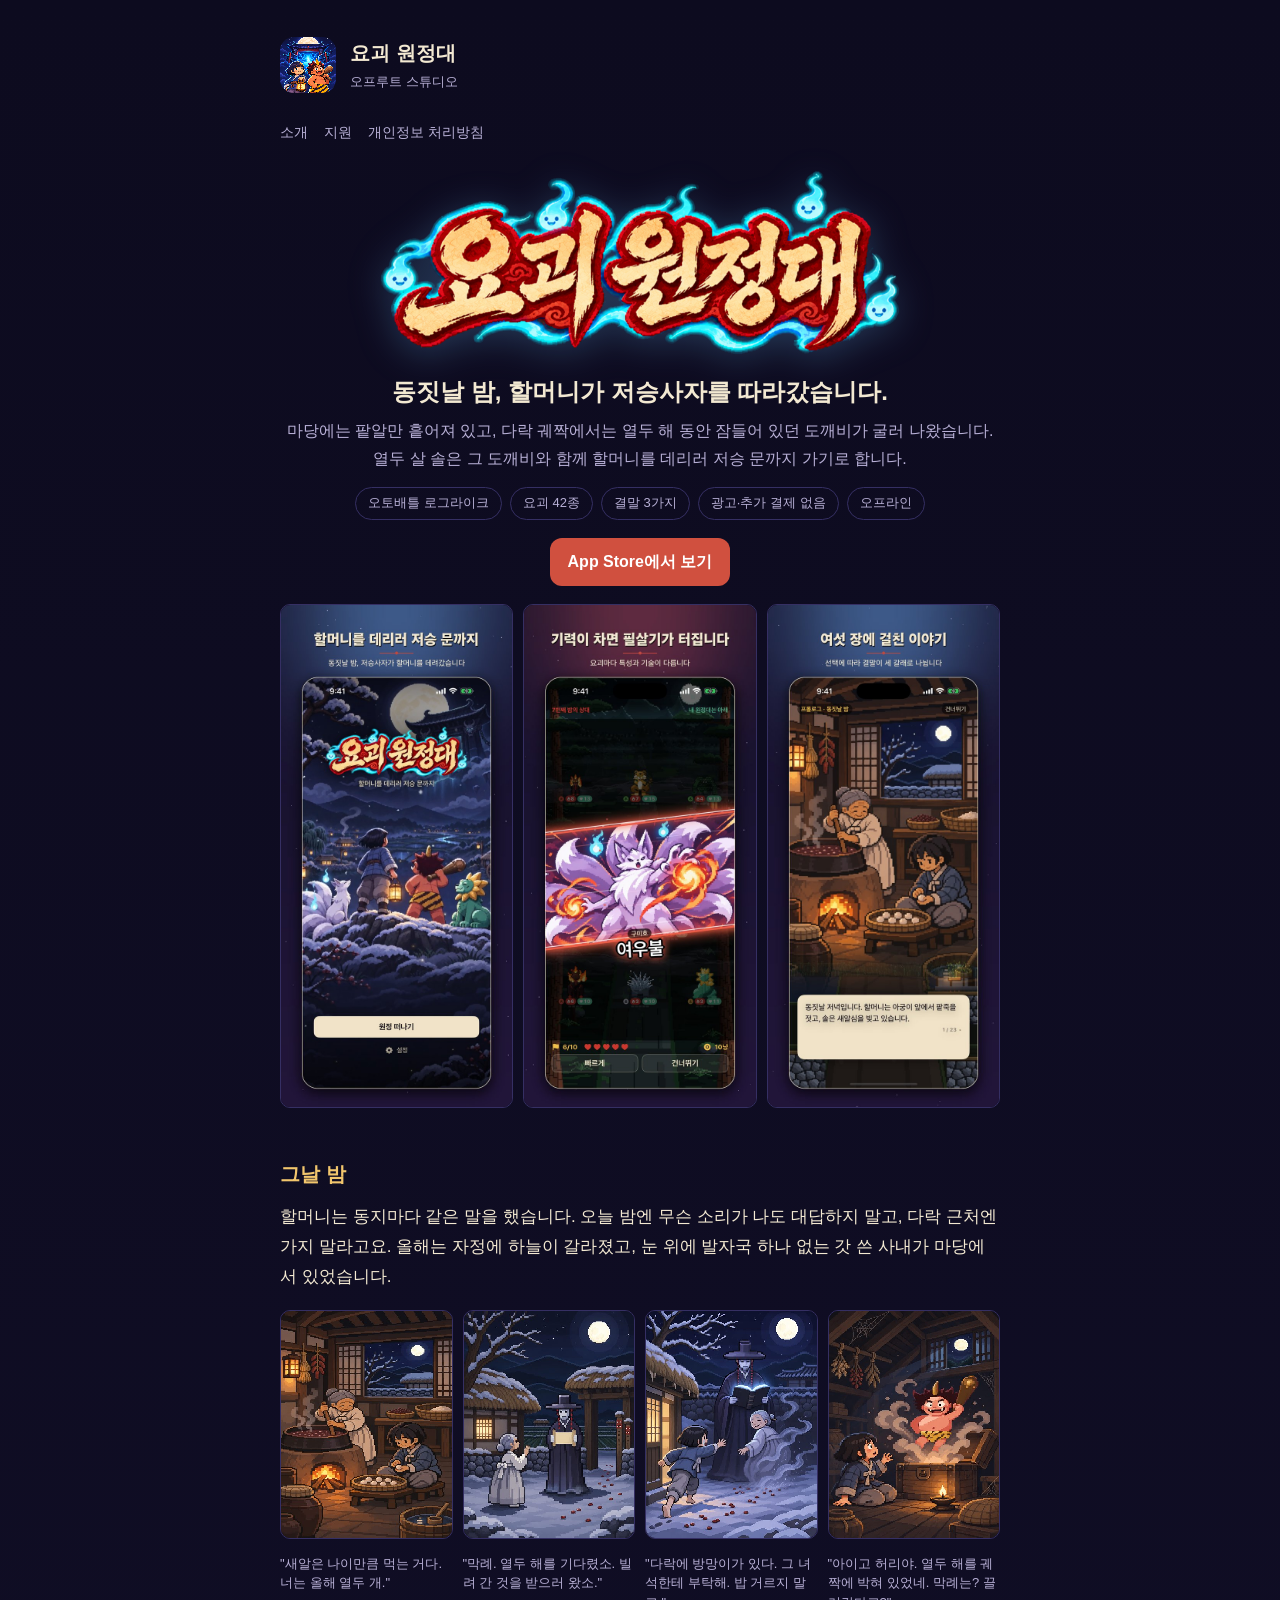
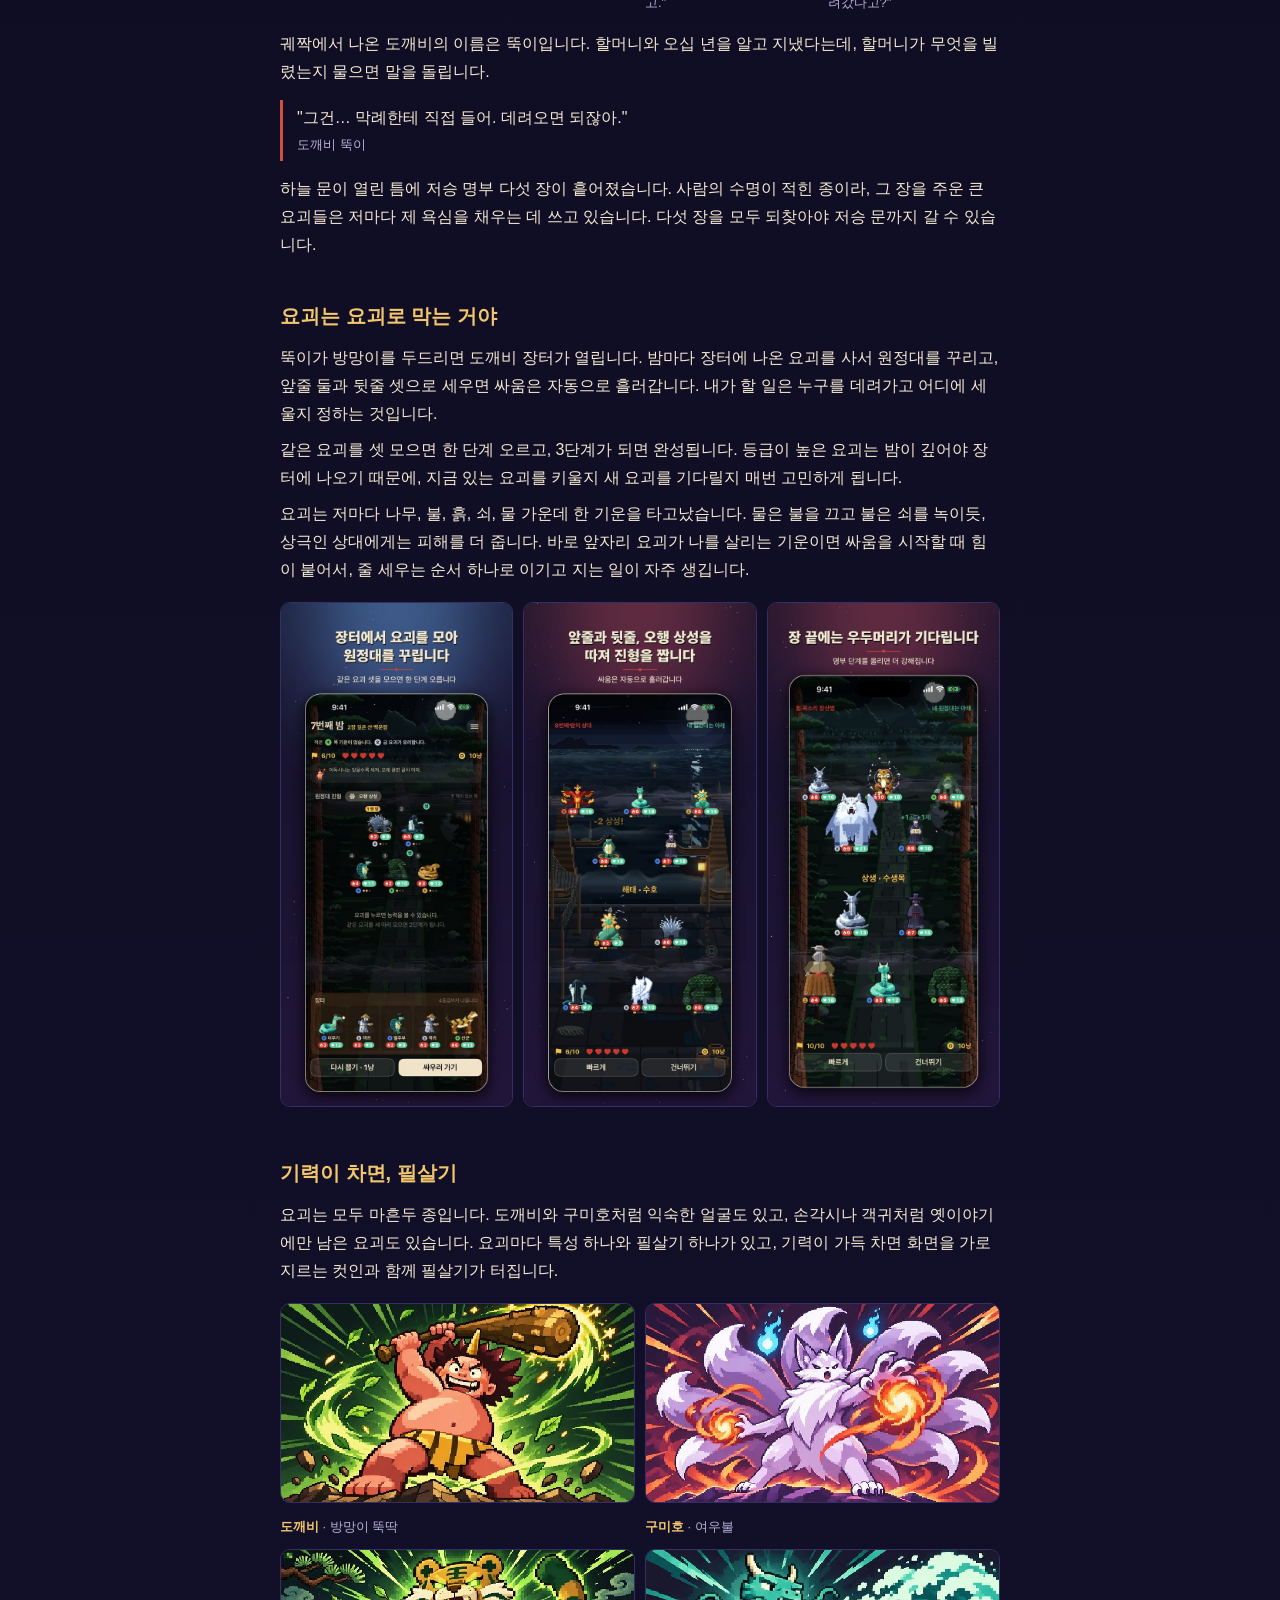
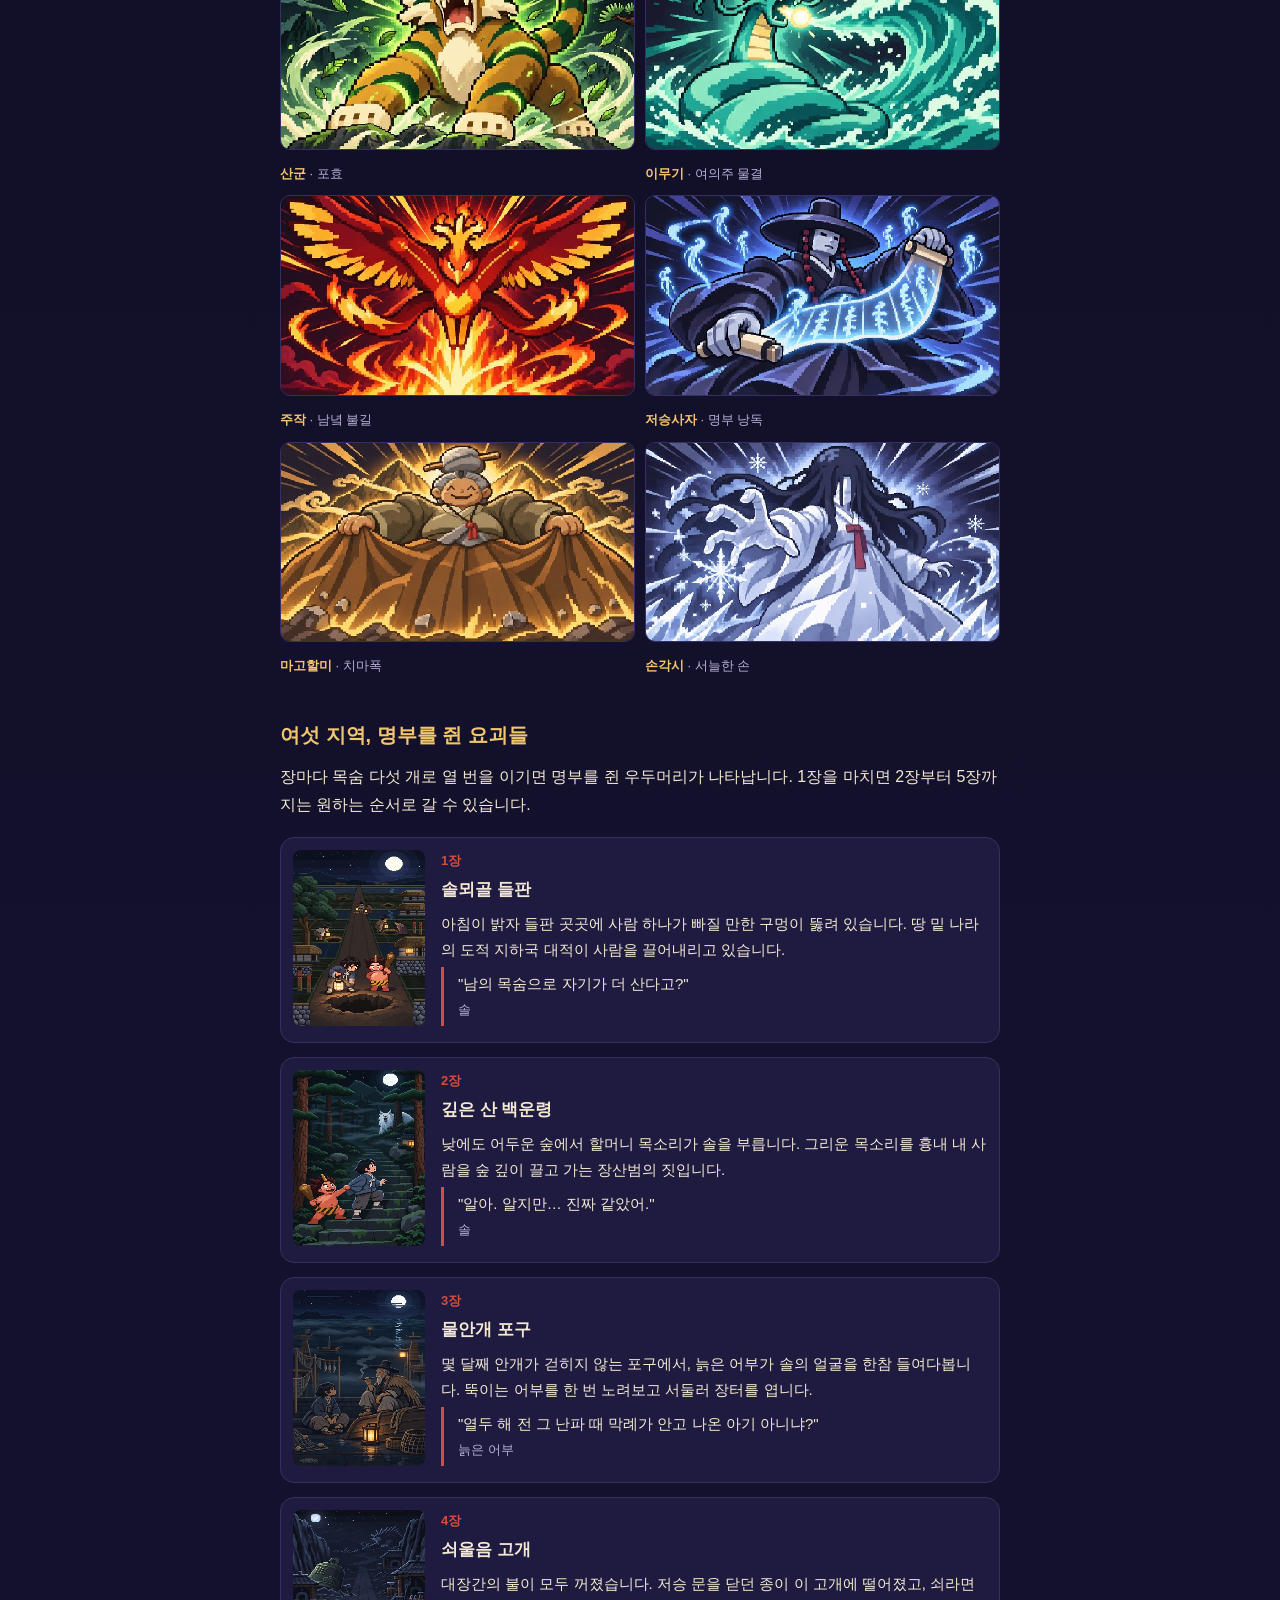
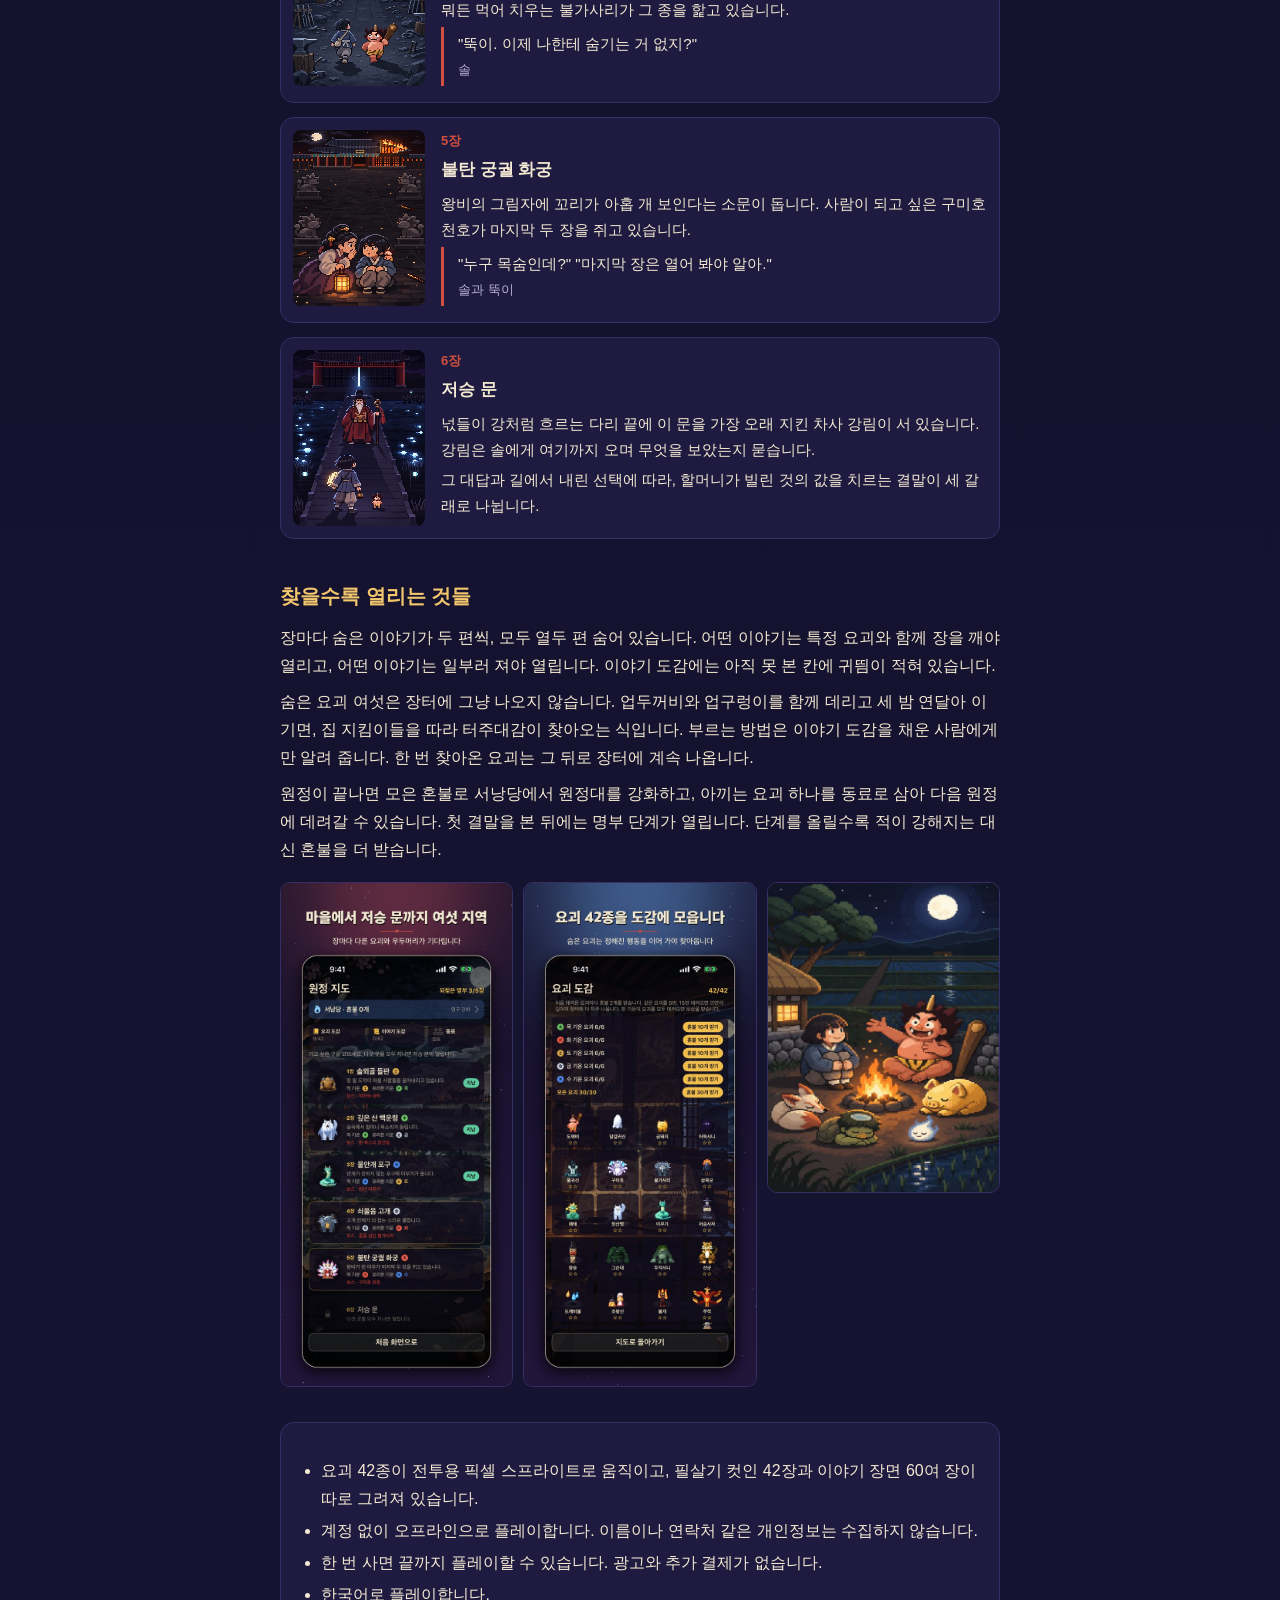
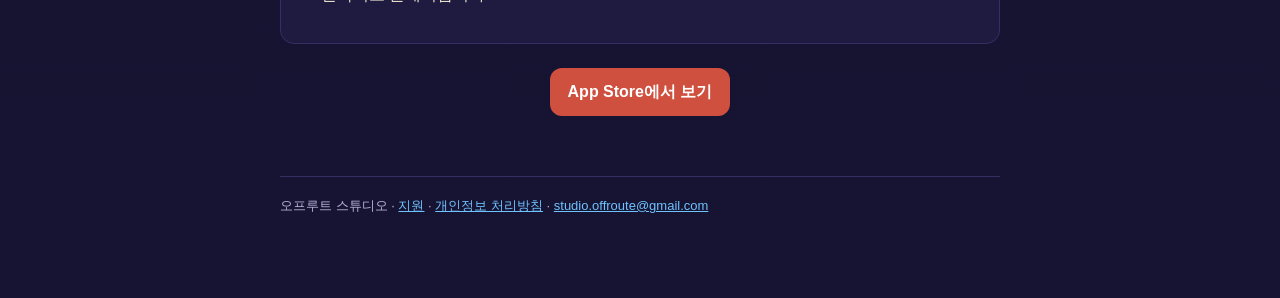
==== index.html @ 3e6a0d24 "요괴 원정대 공식 페이지 갱신" ====
<!doctype html>
<html lang="ko"><head><meta charset="utf-8"><meta name="viewport" content="width=device-width,initial-scale=1">
<title>요괴 원정대</title>
<meta name="description" content="동짓날 밤, 저승사자가 할머니를 데려갔습니다. 열두 살 솔과 도깨비 뚝이가 한국 요괴들로 원정대를 꾸려 저승 문까지 쫓아가는 오토배틀 로그라이크. 광고 없음, 추가 결제 없음, 오프라인.">
<meta property="og:title" content="요괴 원정대"><meta property="og:description" content="동짓날 밤, 저승사자가 할머니를 데려갔습니다. 장터에서 요괴를 모아 원정대를 꾸리고, 여섯 지역을 지나 저승 문까지 쫓아가세요."><meta property="og:image" content="https://huride.github.io/yokai-site/img/og.jpg"><meta property="og:url" content="https://huride.github.io/yokai-site/"><meta property="og:type" content="website"><meta property="og:locale" content="ko_KR"><meta name="twitter:card" content="summary_large_image"><meta name="twitter:image" content="https://huride.github.io/yokai-site/img/og.jpg">
<link rel="icon" href="img/icon.png"><link rel="stylesheet" href="style.css"></head>
<body><div class="wrap">
<header><img src="img/icon.png" alt=""><div><div class="t">요괴 원정대</div><div class="s">오프루트 스튜디오</div></div></header>
<nav><a href="index.html">소개</a><a href="support.html">지원</a><a href="privacy.html">개인정보 처리방침</a></nav>

<div class="hero">
<img class="logo" src="img/logo.png" alt="요괴 원정대">
<h1>동짓날 밤, 할머니가 저승사자를 따라갔습니다.</h1>
<p class="sub">마당에는 팥알만 흩어져 있고, 다락 궤짝에서는 열두 해 동안 잠들어 있던 도깨비가 굴러 나왔습니다. 열두 살 솔은 그 도깨비와 함께 할머니를 데리러 저승 문까지 가기로 합니다.</p>
<p class="badges"><span>오토배틀 로그라이크</span><span>요괴 42종</span><span>결말 3가지</span><span>광고·추가 결제 없음</span><span>오프라인</span></p>
<p><a class="btn" href="https://apps.apple.com/kr/app/id6830938682">App Store에서 보기</a></p>
</div>
<div class="shots three">
<a href="img/shot-01.jpg" target="_blank"><img src="img/shot-01.jpg" alt="할머니를 데리러 저승 문까지" loading="lazy"></a><a href="img/shot-02.jpg" target="_blank"><img src="img/shot-02.jpg" alt="기력이 차면 필살기가 터집니다" loading="lazy"></a><a href="img/shot-05.jpg" target="_blank"><img src="img/shot-05.jpg" alt="여섯 장에 걸친 이야기" loading="lazy"></a>
</div>

<h2 id="night">그날 밤</h2>
<p class="lead">할머니는 동지마다 같은 말을 했습니다. 오늘 밤엔 무슨 소리가 나도 대답하지 말고, 다락 근처엔 가지 말라고요. 올해는 자정에 하늘이 갈라졌고, 눈 위에 발자국 하나 없는 갓 쓴 사내가 마당에 서 있었습니다.</p>
<div class="scenes">
<figure><img src="img/sc-p_kitchen.jpg" alt="" loading="lazy"><figcaption>"새알은 나이만큼 먹는 거다. 너는 올해 열두 개."</figcaption></figure>
<figure><img src="img/sc-p_reaper.jpg" alt="" loading="lazy"><figcaption>"막례. 열두 해를 기다렸소. 빌려 간 것을 받으러 왔소."</figcaption></figure>
<figure><img src="img/sc-p_vanish.jpg" alt="" loading="lazy"><figcaption>"다락에 방망이가 있다. 그 녀석한테 부탁해. 밥 거르지 말고."</figcaption></figure>
<figure><img src="img/sc-p_attic.jpg" alt="" loading="lazy"><figcaption>"아이고 허리야. 열두 해를 궤짝에 박혀 있었네. 막례는? 끌려갔다고?"</figcaption></figure>
</div>
<p>궤짝에서 나온 도깨비의 이름은 뚝이입니다. 할머니와 오십 년을 알고 지냈다는데, 할머니가 무엇을 빌렸는지 물으면 말을 돌립니다.</p>
<p class="quote">"그건… 막례한테 직접 들어. 데려오면 되잖아."<small>도깨비 뚝이</small></p>
<p>하늘 문이 열린 틈에 저승 명부 다섯 장이 흩어졌습니다. 사람의 수명이 적힌 종이라, 그 장을 주운 큰 요괴들은 저마다 제 욕심을 채우는 데 쓰고 있습니다. 다섯 장을 모두 되찾아야 저승 문까지 갈 수 있습니다.</p>

<h2 id="play">요괴는 요괴로 막는 거야</h2>
<p>뚝이가 방망이를 두드리면 도깨비 장터가 열립니다. 밤마다 장터에 나온 요괴를 사서 원정대를 꾸리고, 앞줄 둘과 뒷줄 셋으로 세우면 싸움은 자동으로 흘러갑니다. 내가 할 일은 누구를 데려가고 어디에 세울지 정하는 것입니다.</p>
<p>같은 요괴를 셋 모으면 한 단계 오르고, 3단계가 되면 완성됩니다. 등급이 높은 요괴는 밤이 깊어야 장터에 나오기 때문에, 지금 있는 요괴를 키울지 새 요괴를 기다릴지 매번 고민하게 됩니다.</p>
<p>요괴는 저마다 나무, 불, 흙, 쇠, 물 가운데 한 기운을 타고났습니다. 물은 불을 끄고 불은 쇠를 녹이듯, 상극인 상대에게는 피해를 더 줍니다. 바로 앞자리 요괴가 나를 살리는 기운이면 싸움을 시작할 때 힘이 붙어서, 줄 세우는 순서 하나로 이기고 지는 일이 자주 생깁니다.</p>
<div class="shots three">
<a href="img/shot-03.jpg" target="_blank"><img src="img/shot-03.jpg" alt="장터에서 요괴를 모아 원정대를 꾸립니다" loading="lazy"></a><a href="img/shot-04.jpg" target="_blank"><img src="img/shot-04.jpg" alt="앞줄과 뒷줄, 오행 상성을 따져 진형을 짭니다" loading="lazy"></a><a href="img/shot-07.jpg" target="_blank"><img src="img/shot-07.jpg" alt="장 끝에는 우두머리가 기다립니다" loading="lazy"></a>
</div>

<h2 id="skills">기력이 차면, 필살기</h2>
<p>요괴는 모두 마흔두 종입니다. 도깨비와 구미호처럼 익숙한 얼굴도 있고, 손각시나 객귀처럼 옛이야기에만 남은 요괴도 있습니다. 요괴마다 특성 하나와 필살기 하나가 있고, 기력이 가득 차면 화면을 가로지르는 컷인과 함께 필살기가 터집니다.</p>
<div class="cutins">
<figure><img src="img/ci-dokkaebi.jpg" alt="" loading="lazy"><figcaption><b>도깨비</b> · 방망이 뚝딱</figcaption></figure>
<figure><img src="img/ci-gumiho.jpg" alt="" loading="lazy"><figcaption><b>구미호</b> · 여우불</figcaption></figure>
<figure><img src="img/ci-sangun.jpg" alt="" loading="lazy"><figcaption><b>산군</b> · 포효</figcaption></figure>
<figure><img src="img/ci-imugi.jpg" alt="" loading="lazy"><figcaption><b>이무기</b> · 여의주 물결</figcaption></figure>
<figure><img src="img/ci-jujak.jpg" alt="" loading="lazy"><figcaption><b>주작</b> · 남녘 불길</figcaption></figure>
<figure><img src="img/ci-jeoseung.jpg" alt="" loading="lazy"><figcaption><b>저승사자</b> · 명부 낭독</figcaption></figure>
<figure><img src="img/ci-mago.jpg" alt="" loading="lazy"><figcaption><b>마고할미</b> · 치마폭</figcaption></figure>
<figure><img src="img/ci-songaksi.jpg" alt="" loading="lazy"><figcaption><b>손각시</b> · 서늘한 손</figcaption></figure>
</div>

<h2 id="regions">여섯 지역, 명부를 쥔 요괴들</h2>
<p>장마다 목숨 다섯 개로 열 번을 이기면 명부를 쥔 우두머리가 나타납니다. 1장을 마치면 2장부터 5장까지는 원하는 순서로 갈 수 있습니다.</p>
<div class="regions">
<div class="region"><img src="img/sc-v_holes.jpg" alt="" loading="lazy"><div><div class="no">1장</div><h3>솔뫼골 들판</h3><p>아침이 밝자 들판 곳곳에 사람 하나가 빠질 만한 구멍이 뚫려 있습니다. 땅 밑 나라의 도적 지하국 대적이 사람을 끌어내리고 있습니다.</p><p class="quote">"남의 목숨으로 자기가 더 산다고?"<small>솔</small></p></div></div>
<div class="region"><img src="img/sc-m_forest.jpg" alt="" loading="lazy"><div><div class="no">2장</div><h3>깊은 산 백운령</h3><p>낮에도 어두운 숲에서 할머니 목소리가 솔을 부릅니다. 그리운 목소리를 흉내 내 사람을 숲 깊이 끌고 가는 장산범의 짓입니다.</p><p class="quote">"알아. 알지만… 진짜 같았어."<small>솔</small></p></div></div>
<div class="region"><img src="img/sc-h_harbor.jpg" alt="" loading="lazy"><div><div class="no">3장</div><h3>물안개 포구</h3><p>몇 달째 안개가 걷히지 않는 포구에서, 늙은 어부가 솔의 얼굴을 한참 들여다봅니다. 뚝이는 어부를 한 번 노려보고 서둘러 장터를 엽니다.</p><p class="quote">"열두 해 전 그 난파 때 막례가 안고 나온 아기 아니냐?"<small>늙은 어부</small></p></div></div>
<div class="region"><img src="img/sc-s_forges.jpg" alt="" loading="lazy"><div><div class="no">4장</div><h3>쇠울음 고개</h3><p>대장간의 불이 모두 꺼졌습니다. 저승 문을 닫던 종이 이 고개에 떨어졌고, 쇠라면 뭐든 먹어 치우는 불가사리가 그 종을 핥고 있습니다.</p><p class="quote">"뚝이. 이제 나한테 숨기는 거 없지?"<small>솔</small></p></div></div>
<div class="region"><img src="img/sc-pa_palace.jpg" alt="" loading="lazy"><div><div class="no">5장</div><h3>불탄 궁궐 화궁</h3><p>왕비의 그림자에 꼬리가 아홉 개 보인다는 소문이 돕니다. 사람이 되고 싶은 구미호 천호가 마지막 두 장을 쥐고 있습니다.</p><p class="quote">"누구 목숨인데?" "마지막 장은 열어 봐야 알아."<small>솔과 뚝이</small></p></div></div>
<div class="region"><img src="img/sc-g_gate.jpg" alt="" loading="lazy"><div><div class="no">6장</div><h3>저승 문</h3><p>넋들이 강처럼 흐르는 다리 끝에 이 문을 가장 오래 지킨 차사 강림이 서 있습니다. 강림은 솔에게 여기까지 오며 무엇을 보았는지 묻습니다.</p><p>그 대답과 길에서 내린 선택에 따라, 할머니가 빌린 것의 값을 치르는 결말이 세 갈래로 나뉩니다.</p></div></div>
</div>

<h2 id="more">찾을수록 열리는 것들</h2>
<p>장마다 숨은 이야기가 두 편씩, 모두 열두 편 숨어 있습니다. 어떤 이야기는 특정 요괴와 함께 장을 깨야 열리고, 어떤 이야기는 일부러 져야 열립니다. 이야기 도감에는 아직 못 본 칸에 귀띔이 적혀 있습니다.</p>
<p>숨은 요괴 여섯은 장터에 그냥 나오지 않습니다. 업두꺼비와 업구렁이를 함께 데리고 세 밤 연달아 이기면, 집 지킴이들을 따라 터주대감이 찾아오는 식입니다. 부르는 방법은 이야기 도감을 채운 사람에게만 알려 줍니다. 한 번 찾아온 요괴는 그 뒤로 장터에 계속 나옵니다.</p>
<p>원정이 끝나면 모은 혼불로 서낭당에서 원정대를 강화하고, 아끼는 요괴 하나를 동료로 삼아 다음 원정에 데려갈 수 있습니다. 첫 결말을 본 뒤에는 명부 단계가 열립니다. 단계를 올릴수록 적이 강해지는 대신 혼불을 더 받습니다.</p>
<div class="shots three">
<a href="img/shot-06.jpg" target="_blank"><img src="img/shot-06.jpg" alt="마을에서 저승 문까지 여섯 지역" loading="lazy"></a><a href="img/shot-08.jpg" target="_blank"><img src="img/shot-08.jpg" alt="요괴 42종을 도감에 모읍니다" loading="lazy"></a><a href="img/sc-v_campfire.jpg" target="_blank"><img src="img/sc-v_campfire.jpg" alt="원정대의 밤" loading="lazy"></a>
</div>

<div class="card"><ul>
<li>요괴 42종이 전투용 픽셀 스프라이트로 움직이고, 필살기 컷인 42장과 이야기 장면 60여 장이 따로 그려져 있습니다.</li>
<li>계정 없이 오프라인으로 플레이합니다. 이름이나 연락처 같은 개인정보는 수집하지 않습니다.</li>
<li>한 번 사면 끝까지 플레이할 수 있습니다. 광고와 추가 결제가 없습니다.</li>
<li>한국어로 플레이합니다.</li>
</ul></div>
<p style="text-align:center"><a class="btn" href="https://apps.apple.com/kr/app/id6830938682">App Store에서 보기</a></p>

<footer>오프루트 스튜디오 · <a href="support.html">지원</a> · <a href="privacy.html">개인정보 처리방침</a> · <a href="mailto:studio.offroute@gmail.com">studio.offroute@gmail.com</a></footer>
</div></body></html>
---- style.css ----
:root{--bg:#0d0b1f;--bg2:#171433;--card:#1f1b40;--line:#352f63;--text:#f3e9d2;--sub:#b8b0d6;--seal:#d0503f;--fire:#6fc3ff;--gold:#f2c66d}
*{box-sizing:border-box}body{margin:0;font-family:-apple-system,BlinkMacSystemFont,"Apple SD Gothic Neo","Pretendard","Segoe UI",sans-serif;background:radial-gradient(1200px 600px at 50% -10%,#2a2560 0%,transparent 60%),linear-gradient(180deg,var(--bg),var(--bg2));color:var(--text);line-height:1.75;min-height:100vh}
.wrap{max-width:760px;margin:0 auto;padding:36px 20px 80px}
header{display:flex;align-items:center;gap:14px;margin-bottom:24px}header img{width:56px;height:56px;border-radius:14px;image-rendering:pixelated}
header .t{font-weight:800;font-size:20px}header .s{color:var(--sub);font-size:13px}
nav a{color:var(--sub);margin-right:16px;text-decoration:none;font-size:14px}nav a:hover{color:var(--text)}
.hero{text-align:center;margin:24px 0 8px}.hero img.logo{width:min(520px,92%);filter:drop-shadow(0 6px 18px rgba(111,195,255,.25))}
h1{font-size:28px;line-height:1.35;margin:12px 0 6px}h2{font-size:20px;margin:40px 0 10px;color:var(--gold)}h3{font-size:16px;margin:22px 0 6px}
.hero h1{font-size:24px}
p{margin:8px 0}.sub{color:var(--sub)}
.shots{display:grid;gap:10px;margin:18px 0 26px}.shots.three{grid-template-columns:repeat(3,minmax(0,1fr))}.shots.two{grid-template-columns:repeat(2,minmax(0,1fr))}.shots a{display:block}.shots img{width:100%;border-radius:10px;border:1px solid var(--line)}
@media(max-width:600px){.shots{gap:6px}.shots img{border-radius:6px}h1{font-size:23px}}
.badges{display:flex;flex-wrap:wrap;justify-content:center;gap:8px;margin:14px 0 4px}.badges span{border:1px solid var(--line);border-radius:999px;padding:4px 12px;font-size:13px;color:var(--sub)}
ul{padding-left:20px}li{margin:4px 0}
.card{background:var(--card);border:1px solid var(--line);border-radius:14px;padding:18px 20px;margin:14px 0}
.btn{display:inline-block;background:var(--seal);color:#fff;padding:10px 18px;border-radius:12px;text-decoration:none;font-weight:700;margin:10px 6px 0}
.btn.ghost{background:transparent;border:1px solid var(--line);color:var(--text)}
footer{margin-top:60px;color:var(--sub);font-size:13px;border-top:1px solid var(--line);padding-top:18px}
a{color:var(--fire)}hr{border:0;border-top:1px solid var(--line);margin:40px 0}
.lead{font-size:17px;color:var(--text)}
.quote{border-left:3px solid var(--seal);padding:4px 0 4px 14px;margin:14px 0;color:var(--text);font-size:16px}.quote small{display:block;color:var(--sub);font-size:13px;margin-top:2px}
.scenes{display:grid;grid-template-columns:repeat(4,minmax(0,1fr));gap:10px;margin:18px 0}.scenes figure{margin:0}.scenes img{width:100%;border-radius:10px;border:1px solid var(--line);image-rendering:pixelated}.scenes figcaption{font-size:13px;color:var(--sub);margin-top:6px;line-height:1.5}
@media(max-width:600px){.scenes{grid-template-columns:repeat(2,minmax(0,1fr))}}
.regions{display:grid;gap:14px;margin:18px 0}.region{display:grid;grid-template-columns:132px minmax(0,1fr);gap:16px;background:var(--card);border:1px solid var(--line);border-radius:14px;padding:12px;align-items:start}.region img{width:100%;border-radius:8px;image-rendering:pixelated}.region .no{color:var(--seal);font-weight:800;font-size:13px}.region h3{margin:2px 0 6px;font-size:17px}.region p{margin:4px 0;font-size:15px}
@media(max-width:600px){.region{grid-template-columns:96px minmax(0,1fr);gap:12px}}
.cutins{display:grid;grid-template-columns:repeat(2,minmax(0,1fr));gap:10px;margin:18px 0}.cutins figure{margin:0}.cutins img{width:100%;border-radius:10px;border:1px solid var(--line);image-rendering:pixelated}.cutins figcaption{font-size:13px;color:var(--sub);margin-top:4px}.cutins b{color:var(--gold);font-weight:700}
.divider{text-align:center;color:var(--seal);letter-spacing:10px;margin:44px 0 0}
img{max-width:100%;height:auto}html,body{overflow-x:hidden}
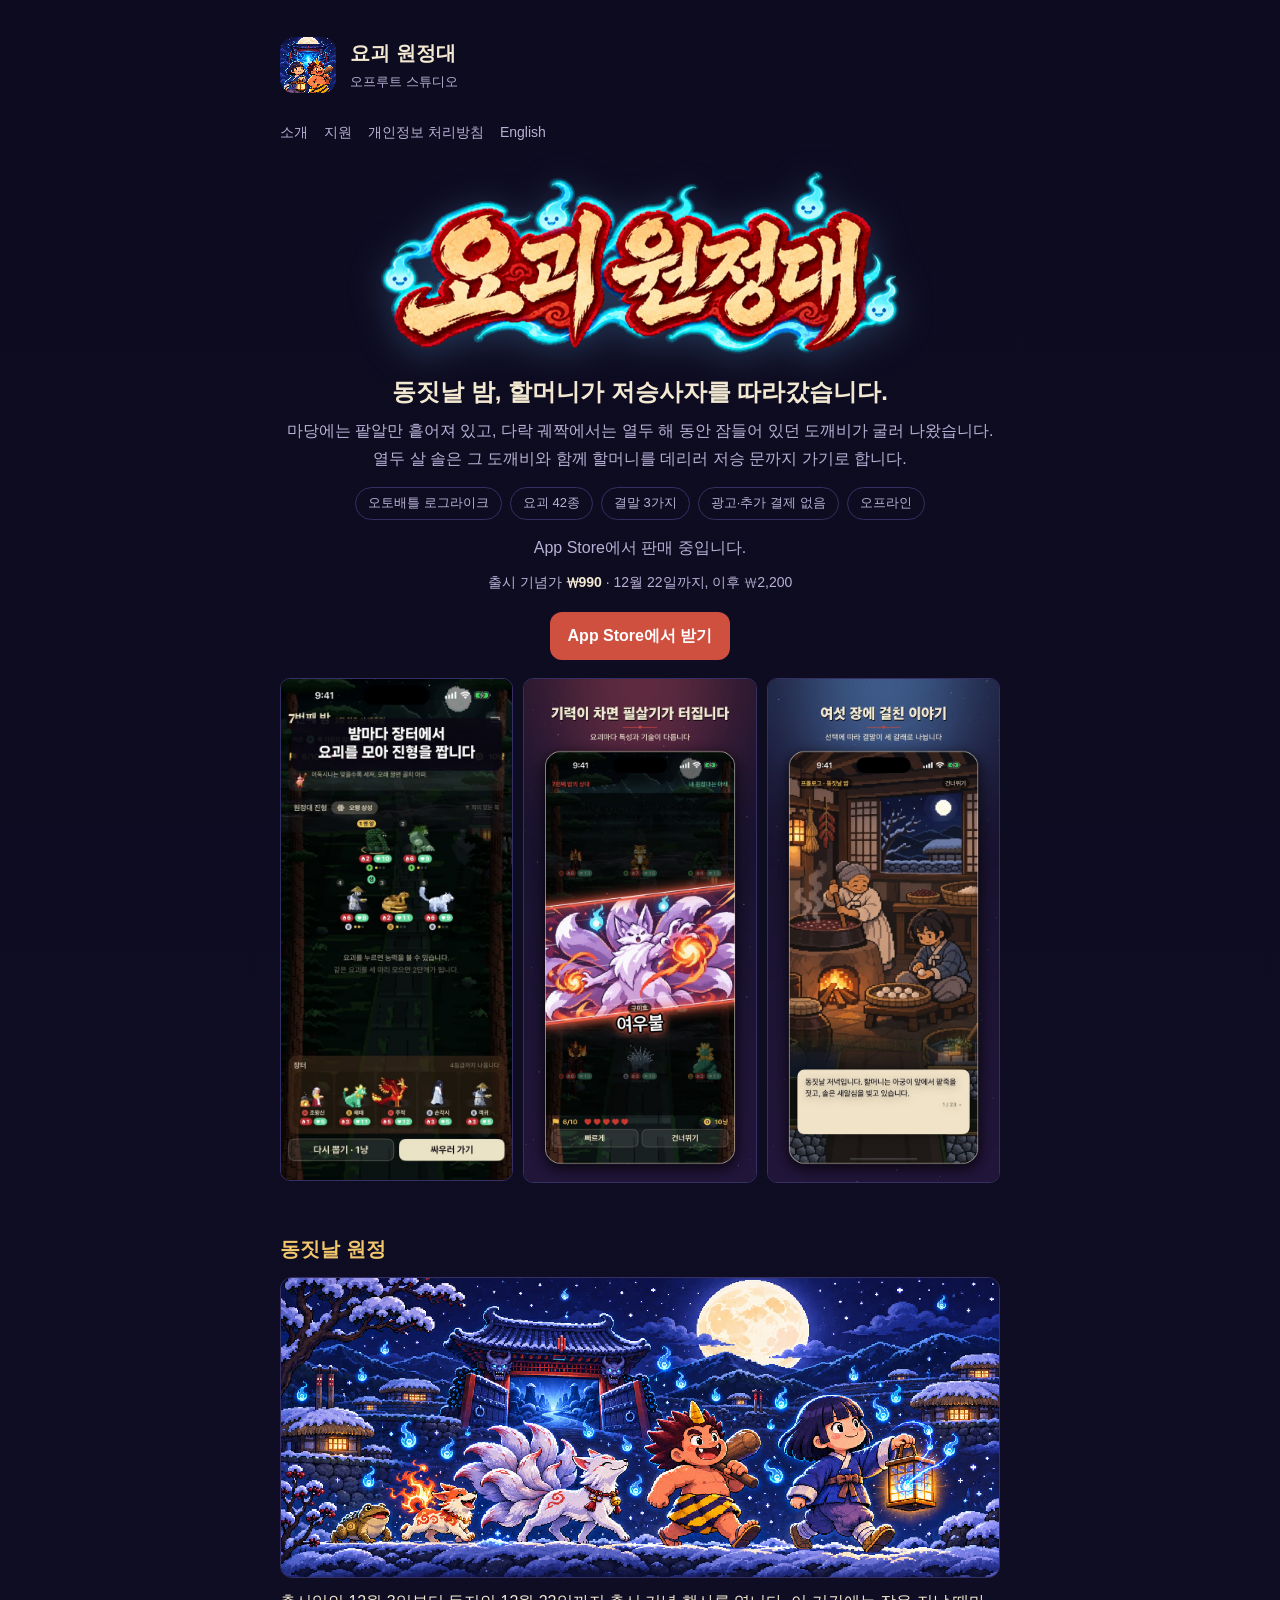
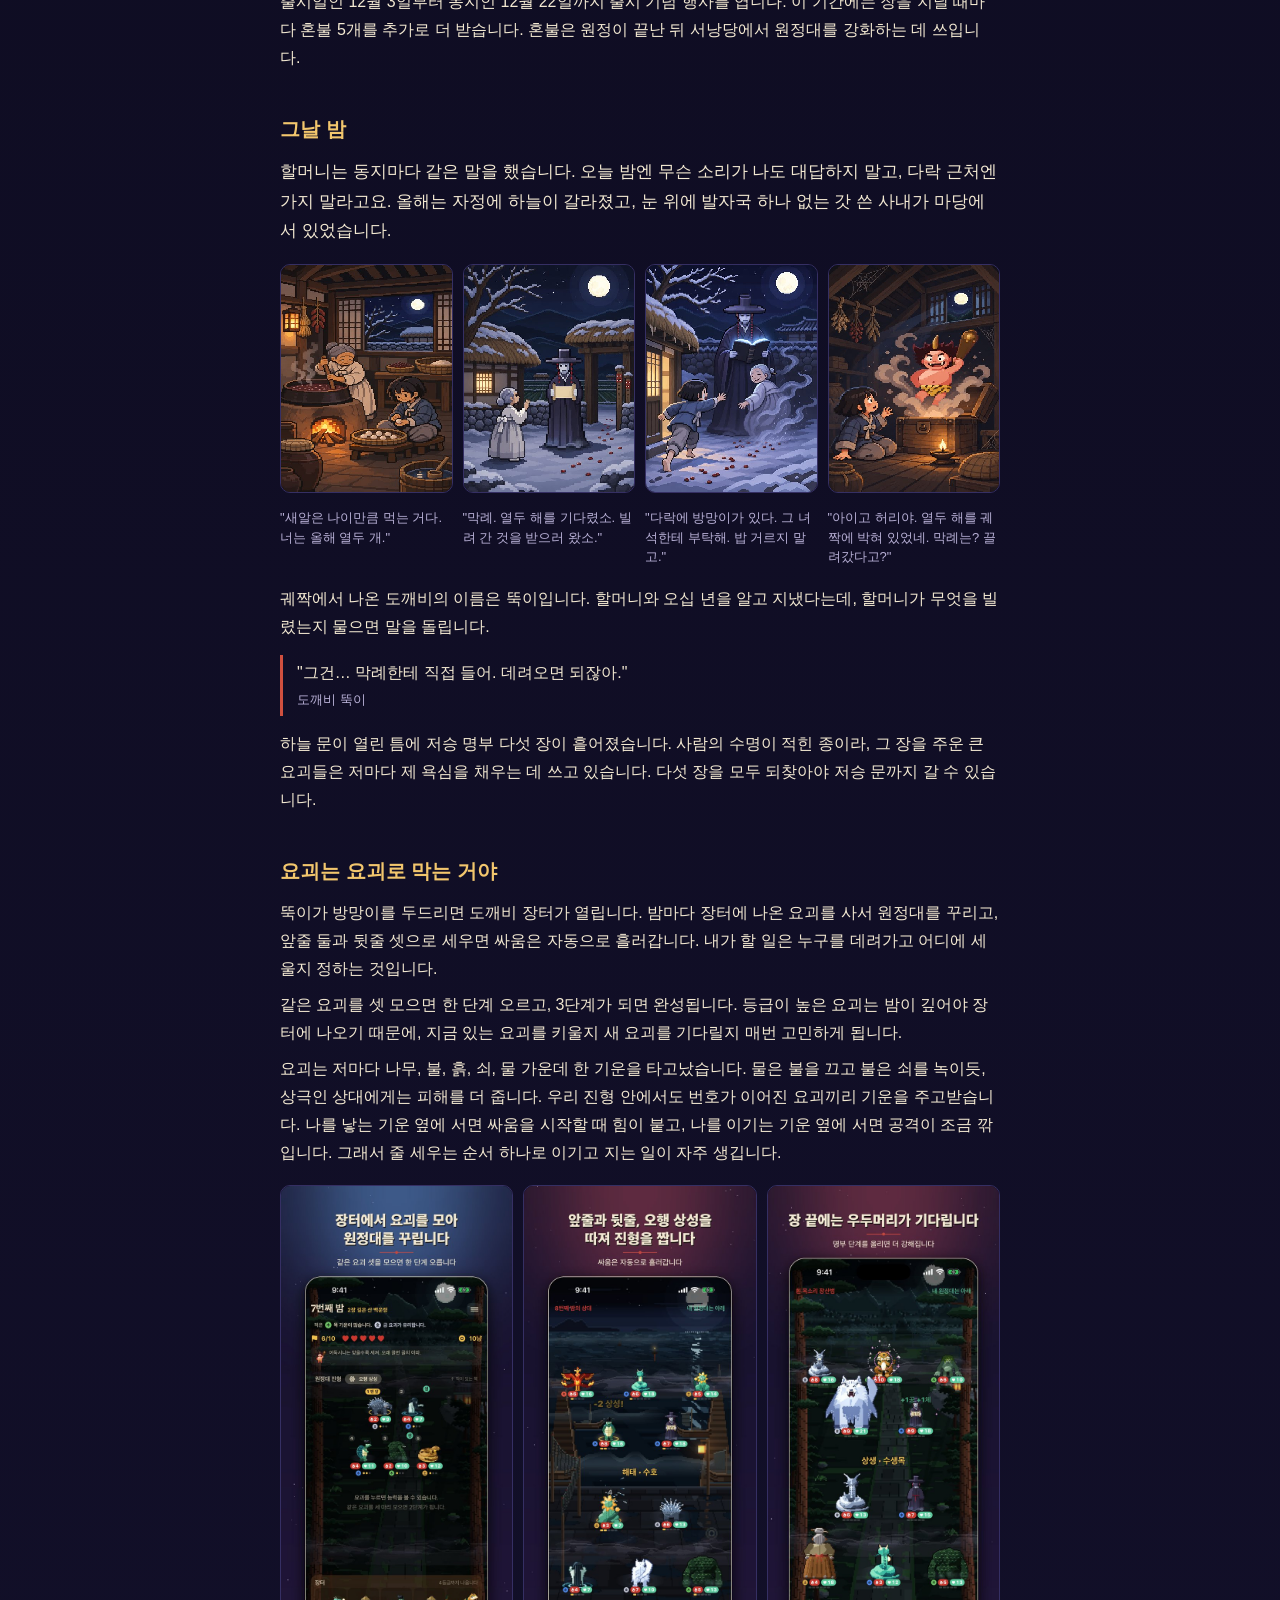
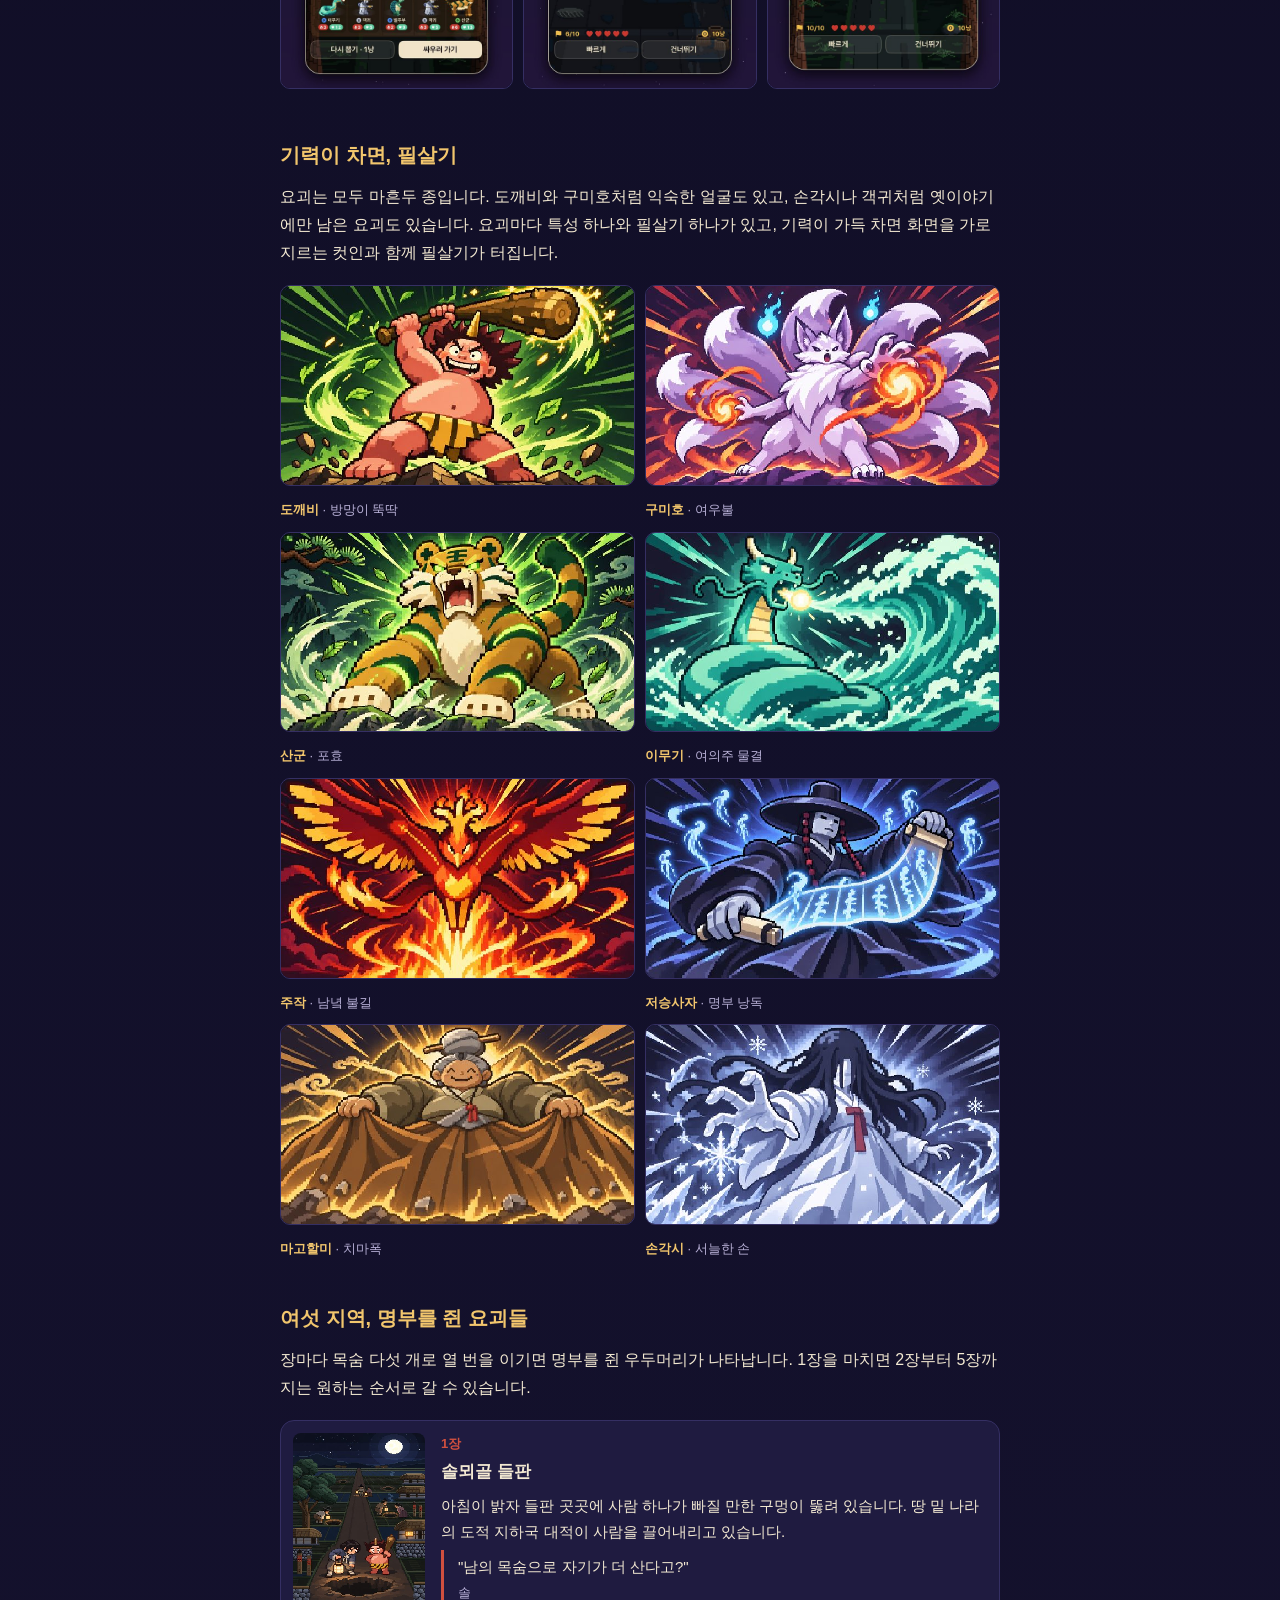
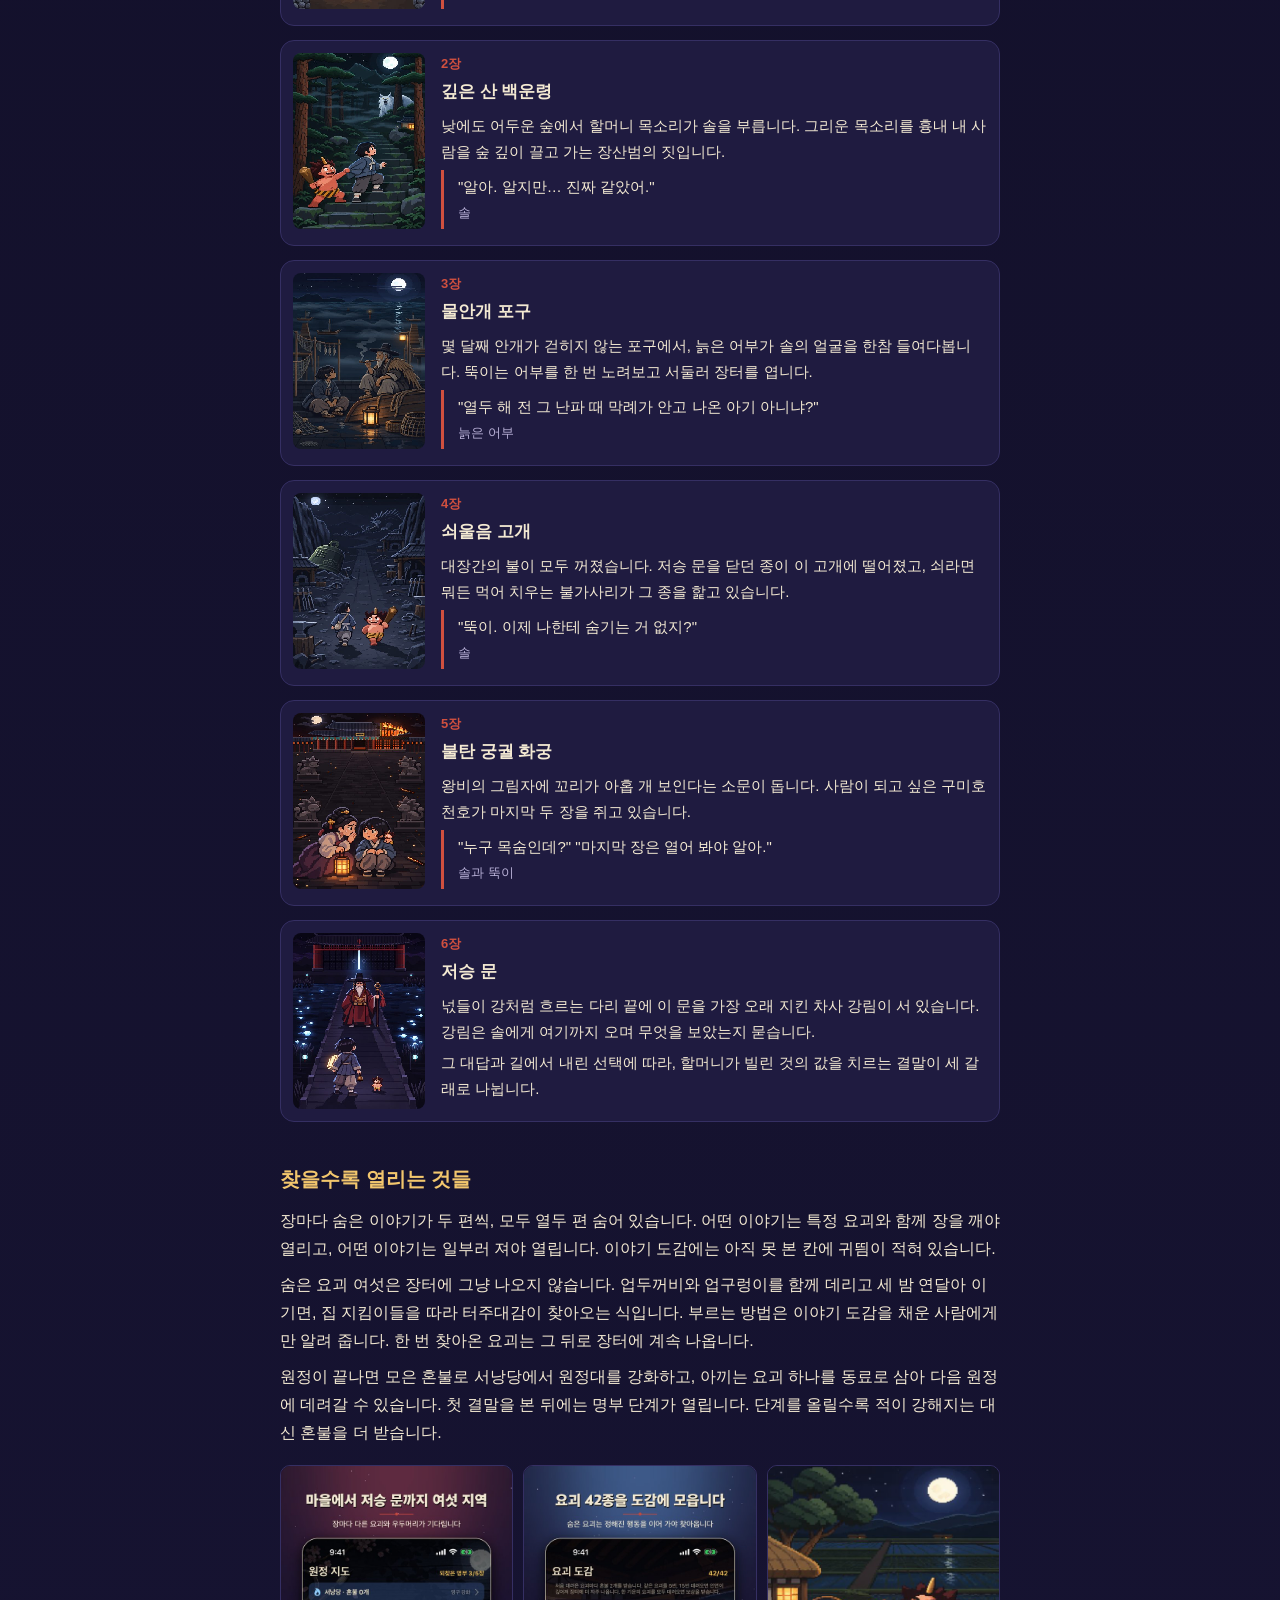
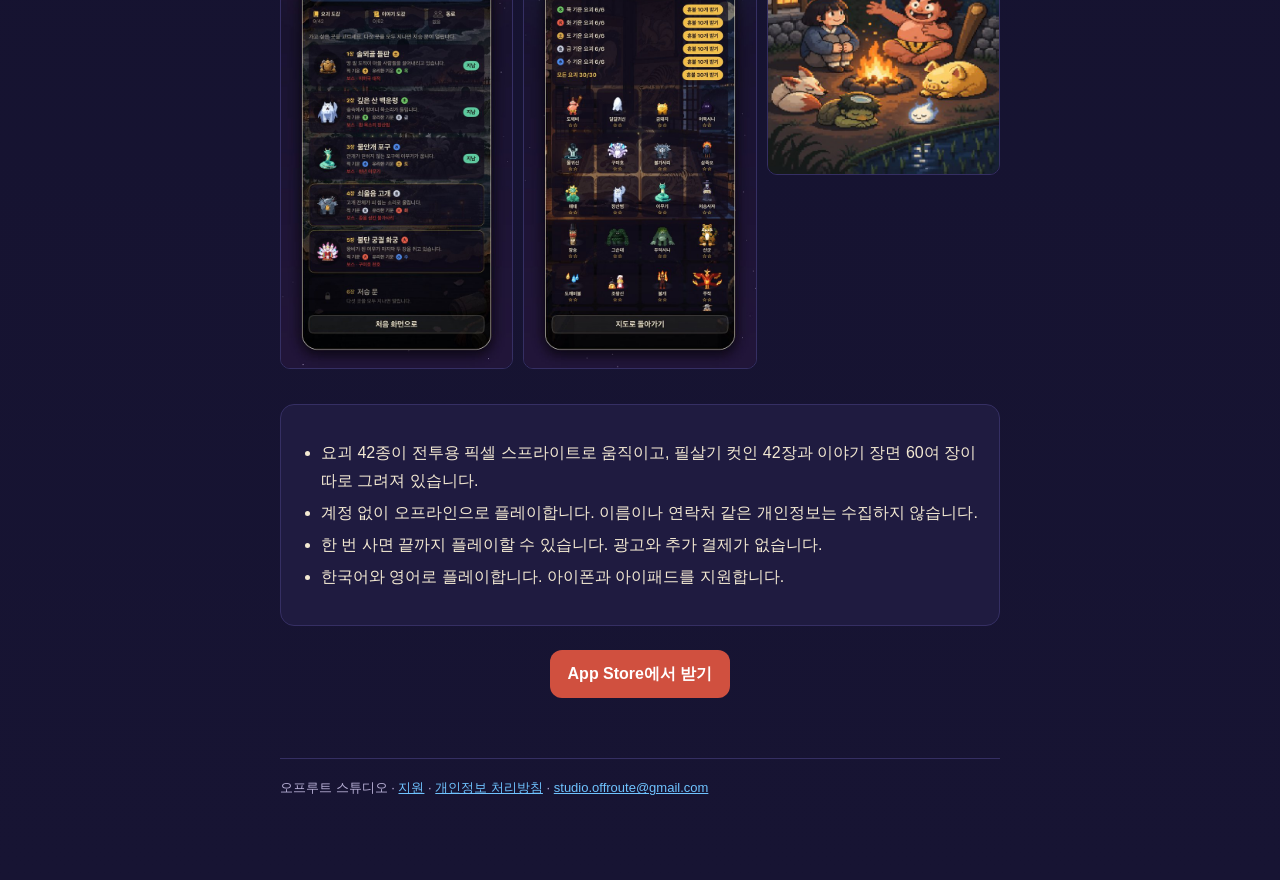
==== commit b3af4a0f: "요괴 원정대 공식 페이지 갱신" ====
--- a/index.html
+++ b/index.html
@@ -6,17 +6,25 @@
 <link rel="icon" href="img/icon.png"><link rel="stylesheet" href="style.css"></head>
 <body><div class="wrap">
 <header><img src="img/icon.png" alt=""><div><div class="t">요괴 원정대</div><div class="s">오프루트 스튜디오</div></div></header>
-<nav><a href="index.html">소개</a><a href="support.html">지원</a><a href="privacy.html">개인정보 처리방침</a></nav>
+<nav><a href="index.html">소개</a><a href="support.html">지원</a><a href="privacy.html">개인정보 처리방침</a><a href="en.html">English</a></nav>
 
 <div class="hero">
 <img class="logo" src="img/logo.png" alt="요괴 원정대">
 <h1>동짓날 밤, 할머니가 저승사자를 따라갔습니다.</h1>
 <p class="sub">마당에는 팥알만 흩어져 있고, 다락 궤짝에서는 열두 해 동안 잠들어 있던 도깨비가 굴러 나왔습니다. 열두 살 솔은 그 도깨비와 함께 할머니를 데리러 저승 문까지 가기로 합니다.</p>
 <p class="badges"><span>오토배틀 로그라이크</span><span>요괴 42종</span><span>결말 3가지</span><span>광고·추가 결제 없음</span><span>오프라인</span></p>
-<p><a class="btn" href="https://apps.apple.com/kr/app/id6830938682">App Store에서 보기</a></p>
+<p class="rel"><b>12월 3일 출시</b> · 지금 App Store에서 예약할 수 있습니다.</p>
+<p class="price">출시 기념가 <b>₩990</b> · 12월 22일까지, 이후 ₩2,200</p>
+<p><a class="btn cta" href="https://apps.apple.com/kr/app/id6830938682">App Store에서 예약하기</a></p>
 </div>
 <div class="shots three">
-<a href="img/shot-01.jpg" target="_blank"><img src="img/shot-01.jpg" alt="할머니를 데리러 저승 문까지" loading="lazy"></a><a href="img/shot-02.jpg" target="_blank"><img src="img/shot-02.jpg" alt="기력이 차면 필살기가 터집니다" loading="lazy"></a><a href="img/shot-05.jpg" target="_blank"><img src="img/shot-05.jpg" alt="여섯 장에 걸친 이야기" loading="lazy"></a>
+<video src="img/preview-ko.mp4" poster="img/preview-poster-ko.jpg" autoplay muted loop playsinline preload="metadata" aria-label="요괴 원정대 플레이 영상"></video><a href="img/shot-02.jpg" target="_blank"><img src="img/shot-02.jpg" alt="기력이 차면 필살기가 터집니다" loading="lazy"></a><a href="img/shot-05.jpg" target="_blank"><img src="img/shot-05.jpg" alt="여섯 장에 걸친 이야기" loading="lazy"></a>
+</div>
+
+<div id="event">
+<h2>동짓날 원정</h2>
+<img class="wide" src="img/event-dongji.jpg" alt="보름달 아래 눈길을 걷는 솔과 요괴들, 등불로 모이는 푸른 혼불" loading="lazy">
+<p>출시일인 12월 3일부터 동지인 12월 22일까지 출시 기념 행사를 엽니다. 이 기간에는 장을 지날 때마다 혼불 5개를 추가로 더 받습니다. 혼불은 원정이 끝난 뒤 서낭당에서 원정대를 강화하는 데 쓰입니다.</p>
 </div>
 
 <h2 id="night">그날 밤</h2>
@@ -34,7 +42,7 @@
 <h2 id="play">요괴는 요괴로 막는 거야</h2>
 <p>뚝이가 방망이를 두드리면 도깨비 장터가 열립니다. 밤마다 장터에 나온 요괴를 사서 원정대를 꾸리고, 앞줄 둘과 뒷줄 셋으로 세우면 싸움은 자동으로 흘러갑니다. 내가 할 일은 누구를 데려가고 어디에 세울지 정하는 것입니다.</p>
 <p>같은 요괴를 셋 모으면 한 단계 오르고, 3단계가 되면 완성됩니다. 등급이 높은 요괴는 밤이 깊어야 장터에 나오기 때문에, 지금 있는 요괴를 키울지 새 요괴를 기다릴지 매번 고민하게 됩니다.</p>
-<p>요괴는 저마다 나무, 불, 흙, 쇠, 물 가운데 한 기운을 타고났습니다. 물은 불을 끄고 불은 쇠를 녹이듯, 상극인 상대에게는 피해를 더 줍니다. 바로 앞자리 요괴가 나를 살리는 기운이면 싸움을 시작할 때 힘이 붙어서, 줄 세우는 순서 하나로 이기고 지는 일이 자주 생깁니다.</p>
+<p>요괴는 저마다 나무, 불, 흙, 쇠, 물 가운데 한 기운을 타고났습니다. 물은 불을 끄고 불은 쇠를 녹이듯, 상극인 상대에게는 피해를 더 줍니다. 우리 진형 안에서도 번호가 이어진 요괴끼리 기운을 주고받습니다. 나를 낳는 기운 옆에 서면 싸움을 시작할 때 힘이 붙고, 나를 이기는 기운 옆에 서면 공격이 조금 깎입니다. 그래서 줄 세우는 순서 하나로 이기고 지는 일이 자주 생깁니다.</p>
 <div class="shots three">
 <a href="img/shot-03.jpg" target="_blank"><img src="img/shot-03.jpg" alt="장터에서 요괴를 모아 원정대를 꾸립니다" loading="lazy"></a><a href="img/shot-04.jpg" target="_blank"><img src="img/shot-04.jpg" alt="앞줄과 뒷줄, 오행 상성을 따져 진형을 짭니다" loading="lazy"></a><a href="img/shot-07.jpg" target="_blank"><img src="img/shot-07.jpg" alt="장 끝에는 우두머리가 기다립니다" loading="lazy"></a>
 </div>
@@ -75,9 +83,16 @@
 <li>요괴 42종이 전투용 픽셀 스프라이트로 움직이고, 필살기 컷인 42장과 이야기 장면 60여 장이 따로 그려져 있습니다.</li>
 <li>계정 없이 오프라인으로 플레이합니다. 이름이나 연락처 같은 개인정보는 수집하지 않습니다.</li>
 <li>한 번 사면 끝까지 플레이할 수 있습니다. 광고와 추가 결제가 없습니다.</li>
-<li>한국어로 플레이합니다.</li>
+<li>한국어와 영어로 플레이합니다. 아이폰과 아이패드를 지원합니다.</li>
 </ul></div>
-<p style="text-align:center"><a class="btn" href="https://apps.apple.com/kr/app/id6830938682">App Store에서 보기</a></p>
+<p style="text-align:center"><a class="btn cta" href="https://apps.apple.com/kr/app/id6830938682">App Store에서 예약하기</a></p>
 
 <footer>오프루트 스튜디오 · <a href="support.html">지원</a> · <a href="privacy.html">개인정보 처리방침</a> · <a href="mailto:studio.offroute@gmail.com">studio.offroute@gmail.com</a></footer>
-</div></body></html>
+</div>
+<script>
+// 출시일이 지나면 예약 문구를 판매 문구로 바꾸고, 행사가 끝나면 행사 안내를 숨깁니다.
+(function(){var n=new Date(),r=new Date(2026,11,3),e=new Date(2026,11,23);
+if(n>=r){document.querySelectorAll('.cta').forEach(function(a){a.textContent='App Store에서 받기'});var p=document.querySelector('.rel');if(p)p.textContent='App Store에서 판매 중입니다.';}
+if(n>=e){var q=document.querySelector('.price');if(q)q.style.display='none';var v=document.getElementById('event');if(v)v.style.display='none';}})();
+</script>
+</body></html>
--- a/style.css
+++ b/style.css
@@ -26,3 +26,7 @@
 .cutins{display:grid;grid-template-columns:repeat(2,minmax(0,1fr));gap:10px;margin:18px 0}.cutins figure{margin:0}.cutins img{width:100%;border-radius:10px;border:1px solid var(--line);image-rendering:pixelated}.cutins figcaption{font-size:13px;color:var(--sub);margin-top:4px}.cutins b{color:var(--gold);font-weight:700}
 .divider{text-align:center;color:var(--seal);letter-spacing:10px;margin:44px 0 0}
 img{max-width:100%;height:auto}html,body{overflow-x:hidden}
+.shots video{width:100%;border-radius:10px;border:1px solid var(--line);display:block;background:#000}
+.rel{color:var(--sub);margin-top:14px}.rel b{color:var(--gold)}
+img.wide{width:100%;border-radius:12px;border:1px solid var(--line);image-rendering:pixelated;display:block;margin:10px 0}
+.price{color:var(--sub);font-size:14px;margin-top:2px}.price b{color:var(--text)}
